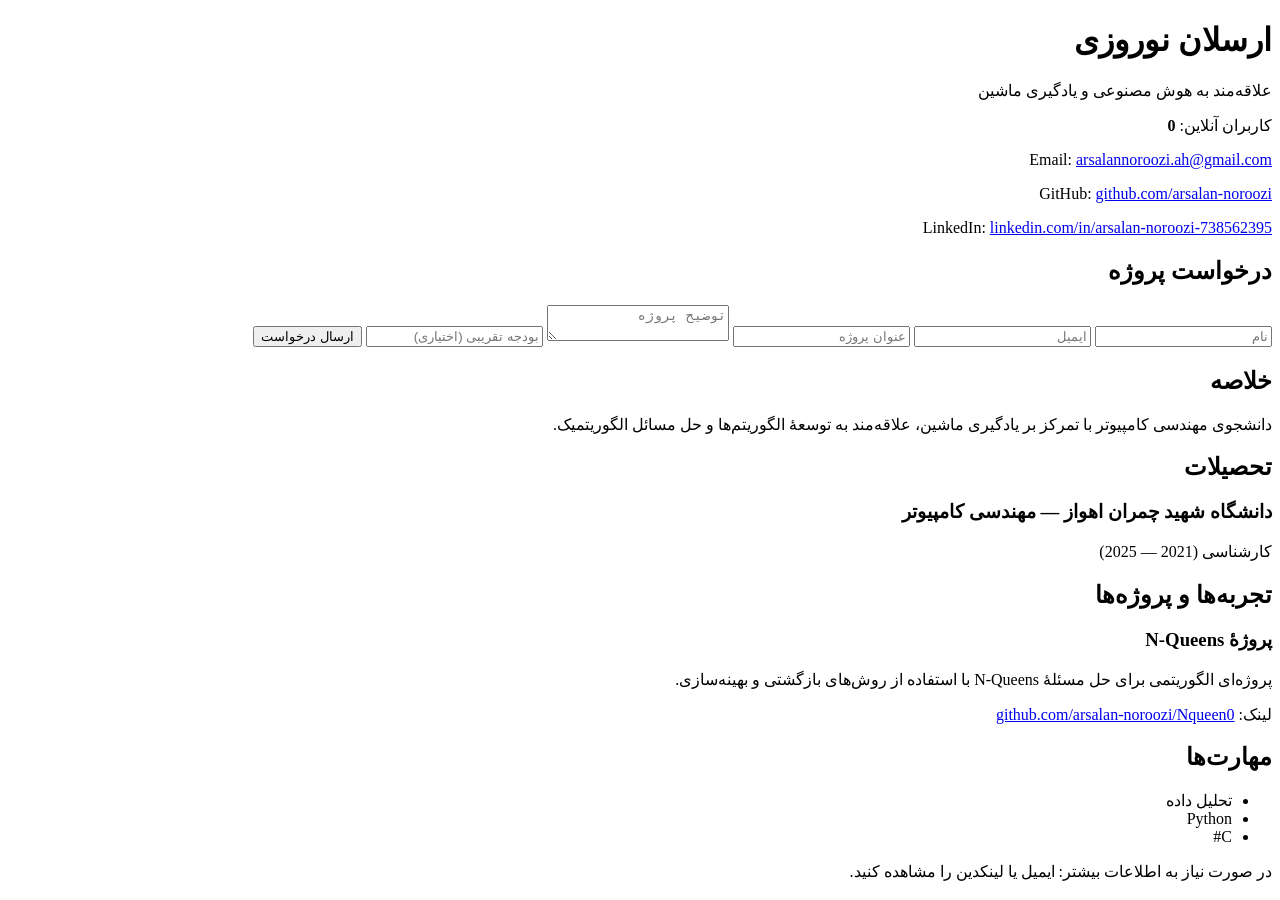
==== frontend/index.html @ 13bb3911 "Add files via upload" ====
<!doctype html>
<html lang="fa" dir="rtl">
<head>
  <meta charset="utf-8">
  <meta name="viewport" content="width=device-width,initial-scale=1">
  <title>رزومه — ارسلان نوروزی</title>
  <link rel="stylesheet" href="css/styles.css">
</head>

<body>

  <!-- هدر -->
  <header class="site-header">
    <div class="container header-inner">
      <div class="name-block">
        <h1>ارسلان نوروزی</h1>
        <p class="role">علاقه‌مند به هوش مصنوعی و یادگیری ماشین</p>
        <p>کاربران آنلاین: <strong><span id="online-count">0</span></strong></p>
      </div>
      <div class="contact">
        <p>Email: <a href="mailto:arsalannoroozi.ah@gmail.com">arsalannoroozi.ah@gmail.com</a></p>
        <p>GitHub: <a href="https://github.com/arsalan-noroozi" target="_blank" rel="noopener">github.com/arsalan-noroozi</a></p>
        <p>LinkedIn: <a href="https://www.linkedin.com/in/arsalan-noroozi-738562395" target="_blank" rel="noopener">linkedin.com/in/arsalan-noroozi-738562395</a></p>
      </div>
    </div>
  </header>

  <main class="container">

    <!-- فرم درخواست پروژه -->
    <section class="card">
      <h2>درخواست پروژه</h2>
      <form id="requestForm">
        <input id="name" placeholder="نام" required>
        <input id="email" type="email" placeholder="ایمیل" required>
        <input id="title" placeholder="عنوان پروژه" required>
        <textarea id="desc" placeholder="توضیح پروژه"></textarea>
        <input id="budget" type="number" placeholder="بودجه تقریبی (اختیاری)" min="0">
        <button type="submit">ارسال درخواست</button>
      </form>
    </section>

    <!-- خلاصه -->
    <section aria-labelledby="summary" class="card">
      <h2 id="summary">خلاصه</h2>
      <p>
        دانشجوی مهندسی کامپیوتر با تمرکز بر یادگیری ماشین، علاقه‌مند به توسعهٔ الگوریتم‌ها
        و حل مسائل الگوریتمیک.
      </p>
    </section>

    <!-- تحصیلات -->
    <section aria-labelledby="education" class="card">
      <h2 id="education">تحصیلات</h2>
      <article>
        <h3>دانشگاه شهید چمران اهواز — مهندسی کامپیوتر</h3>
        <p>کارشناسی (2021 — 2025)</p>
      </article>
    </section>

    <!-- پروژه‌ها -->
    <section aria-labelledby="experience" class="card">
      <h2 id="experience">تجربه‌ها و پروژه‌ها</h2>
      <article>
        <h3>پروژهٔ N-Queens</h3>
        <p>
          پروژه‌ای الگوریتمی برای حل مسئلهٔ N-Queens با استفاده از روش‌های بازگشتی
          و بهینه‌سازی.
        </p>
        <p>
          لینک:
          <a href="https://github.com/arsalan-noroozi/Nqueen0" target="_blank" rel="noopener">
            github.com/arsalan-noroozi/Nqueen0
          </a>
        </p>
      </article>
    </section>

    <!-- مهارت‌ها -->
    <section aria-labelledby="skills" class="card">
      <h2 id="skills">مهارت‌ها</h2>
      <ul class="skills-list">
        <li>تحلیل داده</li>
        <li>Python</li>
        <li>C#</li>
      </ul>
    </section>

  </main>

  <!-- فوتر -->
  <footer class="site-footer">
    <div class="container">
      <p>در صورت نیاز به اطلاعات بیشتر: ایمیل یا لینکدین را مشاهده کنید.</p>
    </div>
  </footer>

  <!-- JavaScript: ارسال فرم -->
  <script>
    document.getElementById("requestForm").addEventListener("submit", async function (e) {
      e.preventDefault();

      const payload = {
        name: document.getElementById("name").value,
        email: document.getElementById("email").value,
        project_title: document.getElementById("title").value,
        description: document.getElementById("desc").value,
      };
      const budgetValue = document.getElementById("budget").value;
      if (budgetValue) {
        payload.budget = Number(budgetValue);
      }

      try {
        const response = await fetch("http://127.0.0.1:8000/requests", {
        method: "POST",
        headers: { "Content-Type": "application/json" },
        body: JSON.stringify(payload)
      });

      if (!response.ok) {
        throw new Error("Request failed");
      }

      alert("درخواست شما با موفقیت ارسال شد");
      this.reset();
      } catch (error) {
        console.error(error);
        alert("خطا در ارسال درخواست، لطفا دوباره تلاش کنید")
      }
    });
  </script>

  <!-- JavaScript: WebSocket کاربران آنلاین -->
  <script>
    const ws = new WebSocket("ws://127.0.0.1:8000/ws/online");

    ws.onmessage = (event) => {
      const data = JSON.parse(event.data);
      document.getElementById("online-count").innerText = data.online;
    };

    window.addEventListener("beforeunload", () => {
      ws.close();
    });
  </script>

</body>
</html>
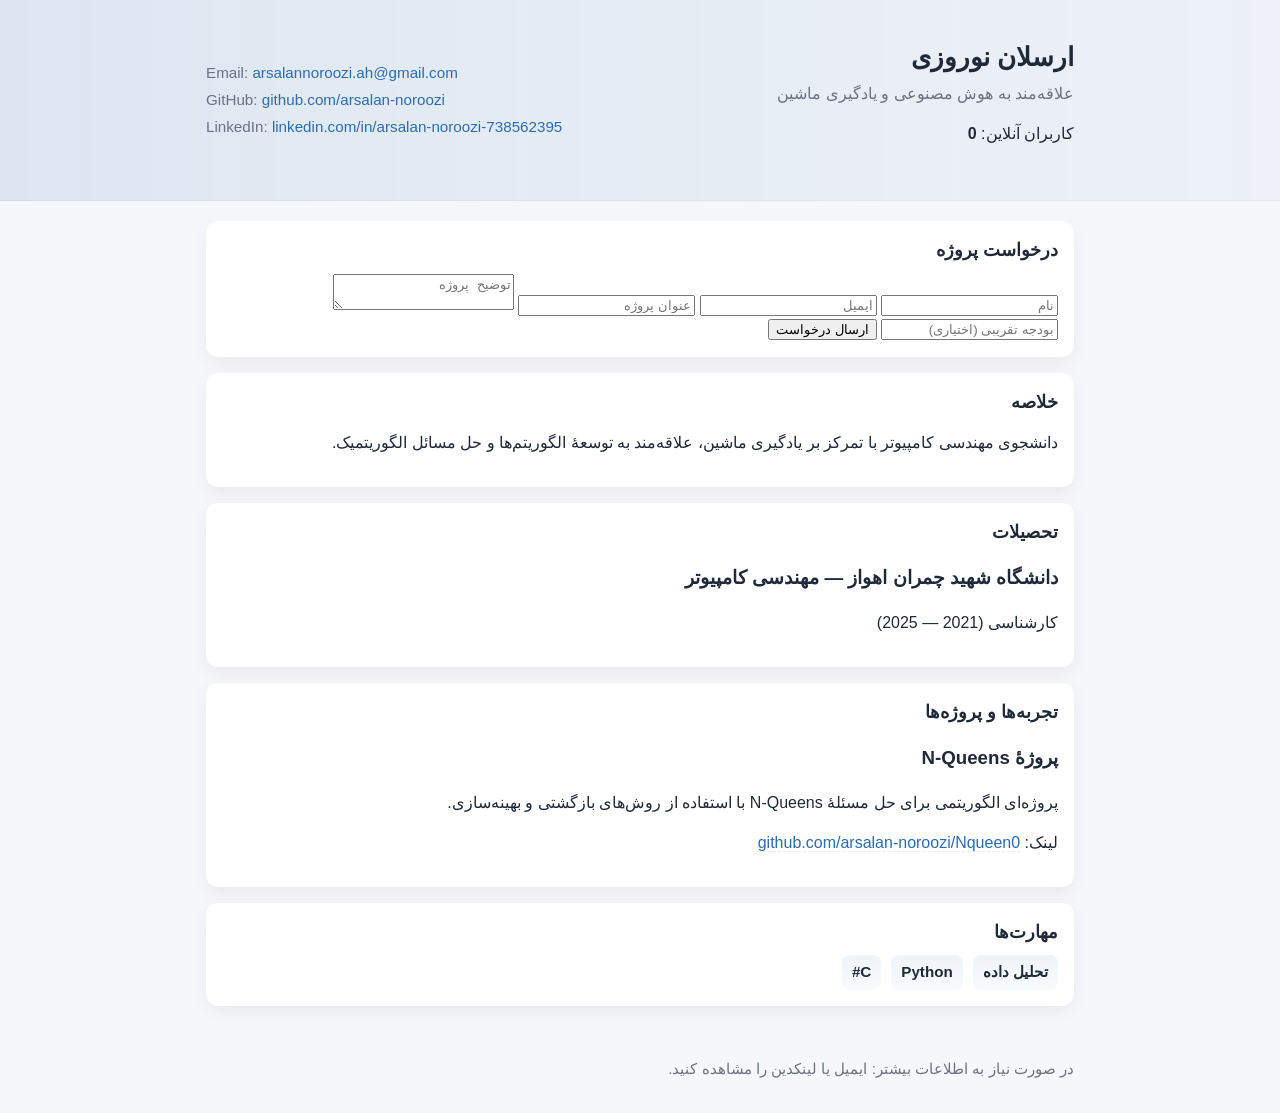
==== commit 3e406be4: "Add files via upload" ====
--- a/frontend/index.html
+++ b/frontend/index.html
@@ -4,7 +4,7 @@
   <meta charset="utf-8">
   <meta name="viewport" content="width=device-width,initial-scale=1">
   <title>رزومه — ارسلان نوروزی</title>
-  <link rel="stylesheet" href="css/styles.css">
+  <link rel="stylesheet" href="styles.css">
 </head>
 
 <body>
@@ -112,7 +112,7 @@
       }
 
       try {
-        const response = await fetch("http://127.0.0.1:8000/requests", {
+        const response = await fetch("https://resume-ie.onrender.com/requests", {
         method: "POST",
         headers: { "Content-Type": "application/json" },
         body: JSON.stringify(payload)
@@ -133,7 +133,9 @@
 
   <!-- JavaScript: WebSocket کاربران آنلاین -->
   <script>
-    const ws = new WebSocket("ws://127.0.0.1:8000/ws/online");
+    const ws = new WebSocket("wss://resume-ie.onrender.com/ws/online");
+    ws.onopen = () => console.log("CONNECTED");
+    ws.onerror = e => console.log("error", e)
 
     ws.onmessage = (event) => {
       const data = JSON.parse(event.data);
--- a/frontend/styles.css
+++ b/frontend/styles.css
@@ -0,0 +1,158 @@
+/* متغیرهای پایه */
+:root {
+  --bg: #f6f7fb;
+  --card: #ffffff;
+  --accent: #2b6cb0;
+  --accent-dark: #27619e; /* رنگ تیsره‌تر برای hover */
+  --text: #1f2937;
+  --muted: #6b7280;
+  --radius: 12px;
+  --gap: 18px;
+  --container-width: 900px;
+  --transition: 200ms ease;
+  --font-family: "Arial", "Helvetica", sans-serif;
+}
+
+/* ریست و پایه */
+* {
+  box-sizing: border-box;
+}
+html,
+body {
+  height: 100%;
+}
+body {
+  margin: 0;
+  font-family: var(--font-family);
+  background: var(--bg);
+  color: var(--text);
+  -webkit-font-smoothing: antialiased;
+  -moz-osx-font-smoothing: grayscale;
+  line-height: 1.5;
+}
+
+/* کانتینر مرکزی */
+.container {
+  width: calc(100% - 32px);
+  max-width: var(--container-width);
+  margin: 20px auto;
+  padding: 0 16px;
+}
+
+/* هدر */
+.site-header {
+  background: linear-gradient(90deg, rgba(43, 108, 176, 0.12), rgba(43, 108, 176, 0.04));
+  padding: 18px 0;
+  border-bottom: 1px solid rgba(0, 0, 0, 0.04);
+}
+.header-inner {
+  display: flex;
+  align-items: center;
+  justify-content: space-between;
+  gap: var(--gap);
+  flex-wrap: wrap;
+}
+.name-block h1 {
+  margin: 0 0 6px 0;
+  font-size: 1.6rem;
+}
+.role {
+  margin: 0;
+  color: var(--muted);
+}
+
+/* تماس */
+.contact p {
+  margin: 4px 0;
+  color: var(--muted);
+  font-size: 0.95rem;
+}
+.contact a {
+  color: var(--accent);
+  text-decoration: none;
+  transition: color var(--transition);
+}
+.contact a:hover {
+  color: var(--accent-dark);
+}
+
+/* کارت‌ها (بخش‌ها) */
+.card {
+  background: var(--card);
+  border-radius: var(--radius);
+  padding: 16px;
+  margin: 16px 0;
+  box-shadow: 0 6px 18px rgba(15, 23, 42, 0.06);
+}
+.card h2 {
+  margin: 0 0 10px 0;
+  font-size: 1.1rem;
+}
+
+/* لیست مهارت‌ها */
+.skills-list {
+  display: flex;
+  gap: 10px;
+  flex-wrap: wrap;
+  list-style: none;
+  padding: 0;
+  margin: 8px 0 0 0;
+}
+.skills-list li {
+  background: linear-gradient(180deg, rgba(43, 108, 176, 0.08), rgba(43, 108, 176, 0.03));
+  padding: 6px 10px;
+  border-radius: 8px;
+  font-weight: 600;
+  font-size: 0.95rem;
+}
+
+/* لینک‌ها داخل مقالات */
+article a {
+  color: var(--accent);
+  text-decoration: none;
+  border-bottom: 1px dashed rgba(43, 108, 176, 0.15);
+  transition: all var(--transition);
+}
+article a:hover {
+  transform: translateY(-2px);
+  text-decoration: underline;
+}
+
+/* فوتر */
+.site-footer {
+  padding: 12px 0;
+  color: var(--muted);
+  font-size: 0.95rem;
+}
+
+/* ریسپانسیو */
+@media (min-width: 880px) {
+  .header-inner {
+    display: flex;
+  }
+  .contact {
+    text-align: left;
+  }
+  body[dir="rtl"] .contact {
+    text-align: right;
+  }
+}
+
+/* صفحات کوچک */
+@media (max-width: 479px) {
+  .name-block h1 {
+    font-size: 1.2rem;
+  }
+  .card {
+    padding: 12px;
+  }
+  .skills-list {
+    gap: 8px;
+  }
+}
+
+/* دسترس‌پذیری: فوکوس لینک‌ها */
+a:focus {
+  outline: 3px solid rgba(43, 108, 176, 0.12);
+  outline-offset: 2px;
+}
